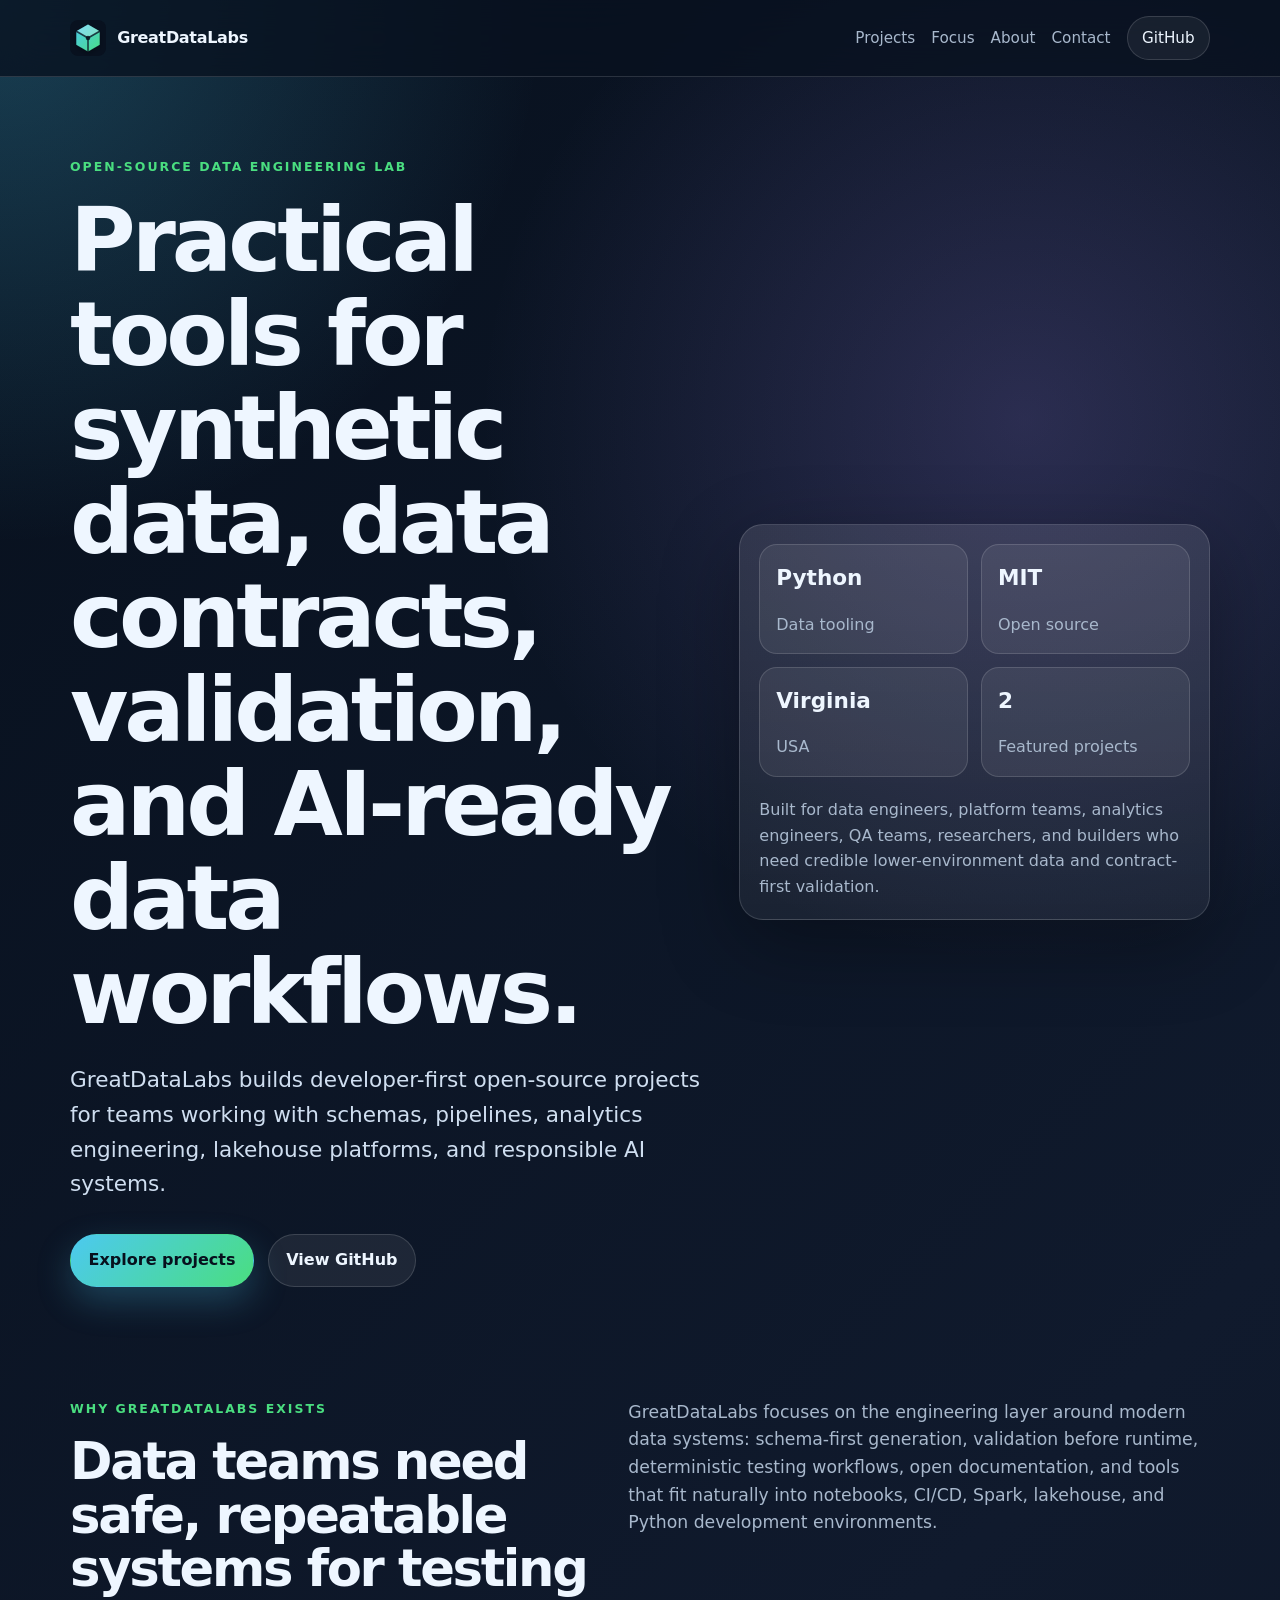
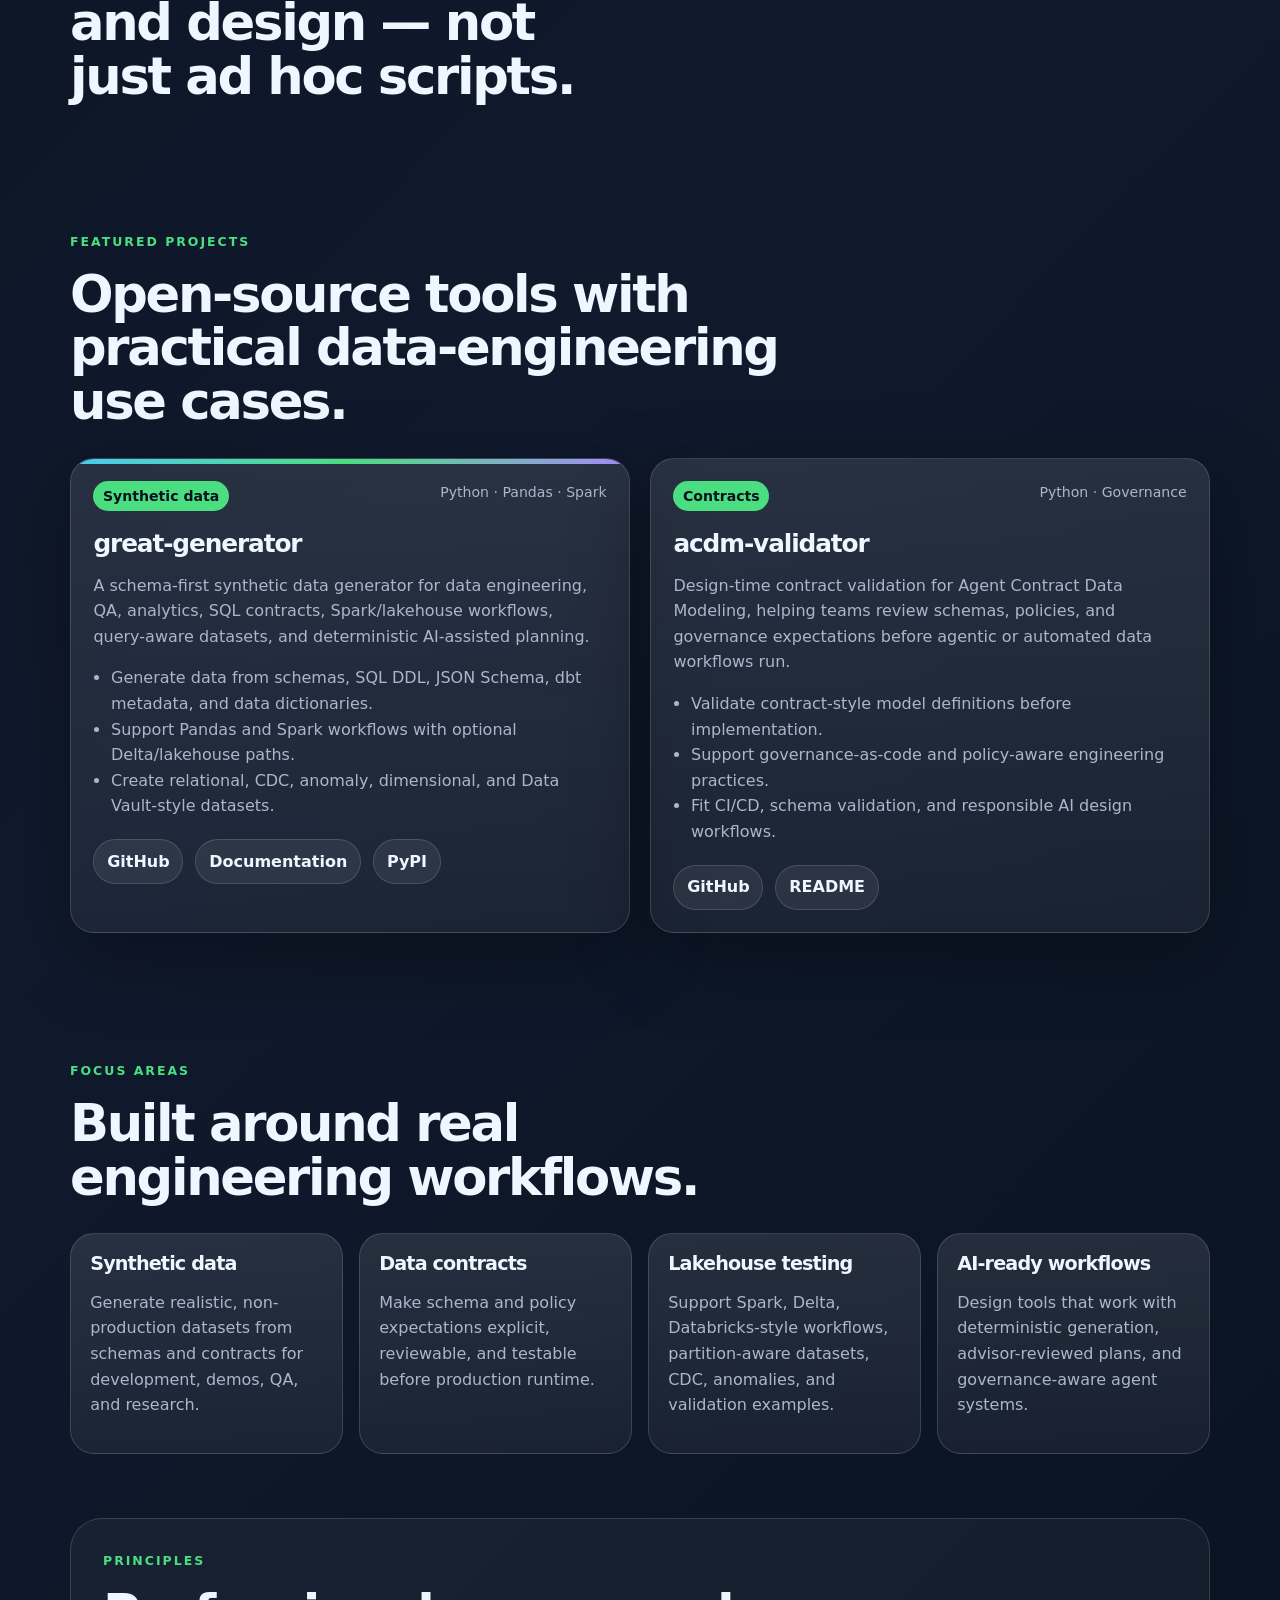
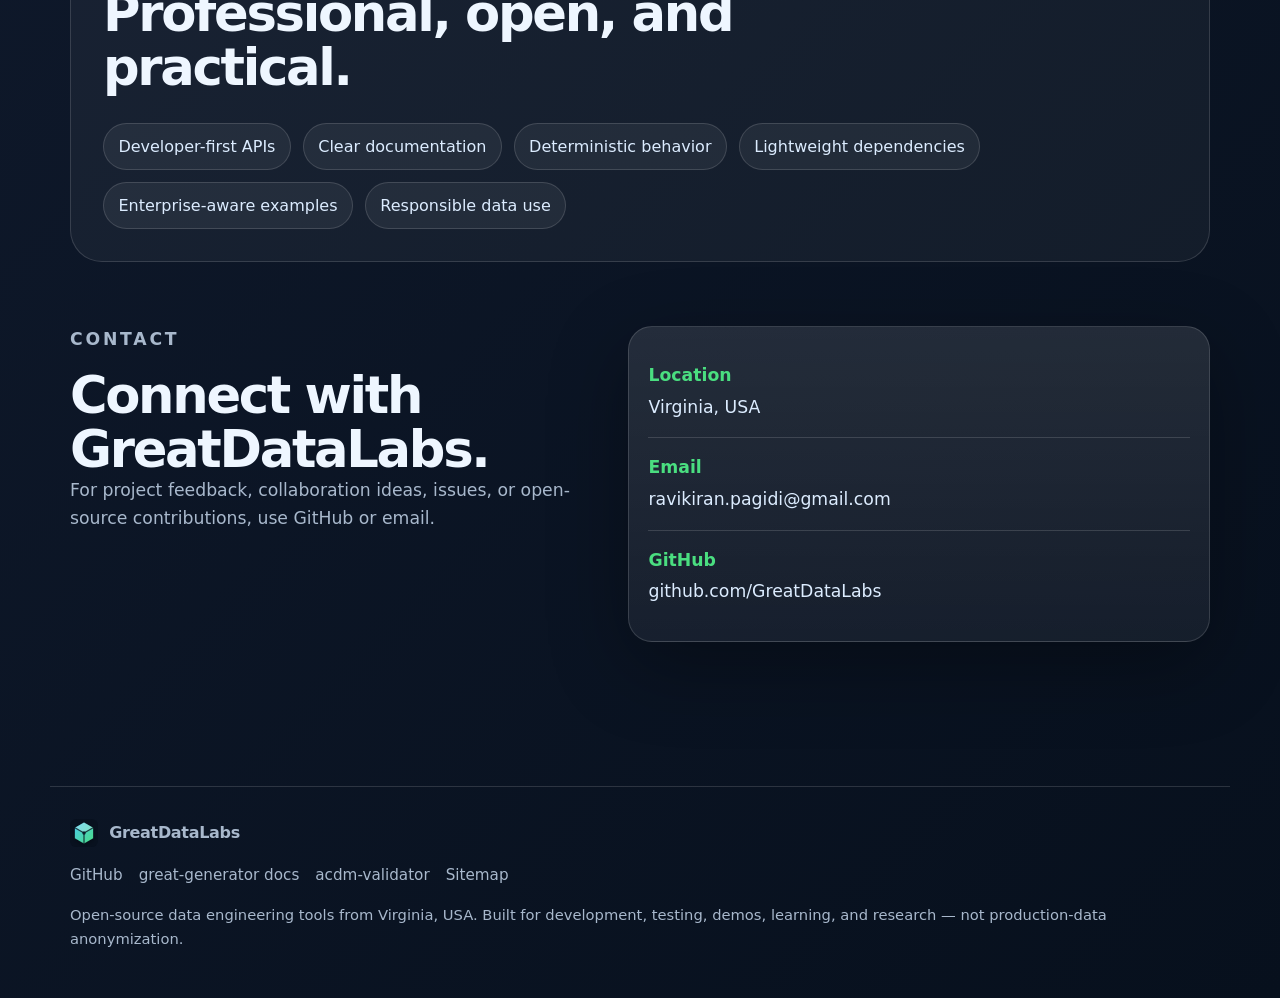
==== index.html @ 3299ce9e "Launch GreatDataLabs organization site" ====
<!doctype html>
<html lang="en">
<head>
  <meta charset="utf-8" />
  <meta name="viewport" content="width=device-width, initial-scale=1" />
  <title>GreatDataLabs | Open-source data engineering tools</title>
  <meta name="description" content="GreatDataLabs is an open-source organization building practical data engineering tools for synthetic data generation, contract validation, analytics engineering, lakehouse testing, and AI-ready workflows." />
  <meta name="keywords" content="GreatDataLabs, great-generator, acdm-validator, synthetic data, data engineering, data contracts, contract validation, analytics engineering, lakehouse, Spark, Python, open source" />
  <meta name="author" content="GreatDataLabs" />
  <link rel="canonical" href="https://greatdatalabs.github.io/" />
  <meta property="og:title" content="GreatDataLabs | Open-source data engineering tools" />
  <meta property="og:description" content="Open-source tools for synthetic data generation, data contracts, validation, analytics engineering, lakehouse testing, and AI-ready workflows." />
  <meta property="og:type" content="website" />
  <meta property="og:url" content="https://greatdatalabs.github.io/" />
  <meta property="og:site_name" content="GreatDataLabs" />
  <meta property="og:image" content="https://greatdatalabs.github.io/assets/social-card.svg" />
  <meta name="twitter:card" content="summary_large_image" />
  <meta name="twitter:title" content="GreatDataLabs | Open-source data engineering tools" />
  <meta name="twitter:description" content="Practical open-source projects for synthetic data, data contracts, validation, analytics engineering, and AI-ready data workflows." />
  <meta name="twitter:image" content="https://greatdatalabs.github.io/assets/social-card.svg" />
  <link rel="icon" href="assets/logo.svg" type="image/svg+xml" />
  <link rel="stylesheet" href="assets/styles.css" />
  <script type="application/ld+json">
  {
    "@context": "https://schema.org",
    "@graph": [
      {
        "@type": "Organization",
        "name": "GreatDataLabs",
        "url": "https://greatdatalabs.github.io/",
        "logo": "https://greatdatalabs.github.io/assets/logo.svg",
        "address": {
          "@type": "PostalAddress",
          "addressRegion": "Virginia",
          "addressCountry": "US"
        },
        "email": "ravikiran.pagidi@gmail.com",
        "sameAs": [
          "https://github.com/GreatDataLabs"
        ]
      },
      {
        "@type": "SoftwareSourceCode",
        "name": "great-generator",
        "codeRepository": "https://github.com/GreatDataLabs/great-generator",
        "programmingLanguage": "Python",
        "license": "https://opensource.org/licenses/MIT",
        "description": "Schema-first synthetic data generation for data engineering, testing, analytics, Spark, lakehouse, and deterministic AI-assisted workflows."
      },
      {
        "@type": "SoftwareSourceCode",
        "name": "acdm-validator",
        "codeRepository": "https://github.com/GreatDataLabs/acdm-validator",
        "programmingLanguage": "Python",
        "license": "https://opensource.org/licenses/MIT",
        "description": "Design-time contract validation for Agent Contract Data Modeling and governance-as-code workflows."
      }
    ]
  }
  </script>
</head>
<body>
  <a class="skip-link" href="#main">Skip to content</a>
  <header class="site-header">
    <nav class="nav" aria-label="Main navigation">
      <a class="brand" href="#top" aria-label="GreatDataLabs home">
        <img src="assets/logo.svg" alt="" width="36" height="36" />
        <span>GreatDataLabs</span>
      </a>
      <div class="nav-links">
        <a href="#projects">Projects</a>
        <a href="#focus">Focus</a>
        <a href="#about">About</a>
        <a href="#contact">Contact</a>
        <a class="nav-pill" href="https://github.com/GreatDataLabs">GitHub</a>
      </div>
    </nav>
  </header>

  <main id="main">
    <section class="hero" id="top">
      <div class="hero-copy">
        <p class="eyebrow">Open-source data engineering lab</p>
        <h1>Practical tools for synthetic data, data contracts, validation, and AI-ready data workflows.</h1>
        <p class="lede">GreatDataLabs builds developer-first open-source projects for teams working with schemas, pipelines, analytics engineering, lakehouse platforms, and responsible AI systems.</p>
        <div class="hero-actions">
          <a class="button primary" href="#projects">Explore projects</a>
          <a class="button secondary" href="https://github.com/GreatDataLabs">View GitHub</a>
        </div>
      </div>
      <aside class="hero-card" aria-label="GreatDataLabs summary">
        <div class="metric-grid">
          <div><strong>Python</strong><span>Data tooling</span></div>
          <div><strong>MIT</strong><span>Open source</span></div>
          <div><strong>Virginia</strong><span>USA</span></div>
          <div><strong>2</strong><span>Featured projects</span></div>
        </div>
        <p>Built for data engineers, platform teams, analytics engineers, QA teams, researchers, and builders who need credible lower-environment data and contract-first validation.</p>
      </aside>
    </section>

    <section class="section intro" id="about">
      <div>
        <p class="eyebrow">Why GreatDataLabs exists</p>
        <h2>Data teams need safe, repeatable systems for testing and design — not just ad hoc scripts.</h2>
      </div>
      <p>GreatDataLabs focuses on the engineering layer around modern data systems: schema-first generation, validation before runtime, deterministic testing workflows, open documentation, and tools that fit naturally into notebooks, CI/CD, Spark, lakehouse, and Python development environments.</p>
    </section>

    <section class="section" id="projects">
      <div class="section-heading">
        <p class="eyebrow">Featured projects</p>
        <h2>Open-source tools with practical data-engineering use cases.</h2>
      </div>
      <div class="project-grid">
        <article class="project-card featured">
          <div class="project-topline">
            <span class="project-badge">Synthetic data</span>
            <span>Python · Pandas · Spark</span>
          </div>
          <h3>great-generator</h3>
          <p>A schema-first synthetic data generator for data engineering, QA, analytics, SQL contracts, Spark/lakehouse workflows, query-aware datasets, and deterministic AI-assisted planning.</p>
          <ul>
            <li>Generate data from schemas, SQL DDL, JSON Schema, dbt metadata, and data dictionaries.</li>
            <li>Support Pandas and Spark workflows with optional Delta/lakehouse paths.</li>
            <li>Create relational, CDC, anomaly, dimensional, and Data Vault-style datasets.</li>
          </ul>
          <div class="project-links">
            <a href="https://github.com/GreatDataLabs/great-generator">GitHub</a>
            <a href="https://greatdatalabs.github.io/great-generator/">Documentation</a>
            <a href="https://pypi.org/project/great-generator/">PyPI</a>
          </div>
        </article>

        <article class="project-card">
          <div class="project-topline">
            <span class="project-badge">Contracts</span>
            <span>Python · Governance</span>
          </div>
          <h3>acdm-validator</h3>
          <p>Design-time contract validation for Agent Contract Data Modeling, helping teams review schemas, policies, and governance expectations before agentic or automated data workflows run.</p>
          <ul>
            <li>Validate contract-style model definitions before implementation.</li>
            <li>Support governance-as-code and policy-aware engineering practices.</li>
            <li>Fit CI/CD, schema validation, and responsible AI design workflows.</li>
          </ul>
          <div class="project-links">
            <a href="https://github.com/GreatDataLabs/acdm-validator">GitHub</a>
            <a href="https://github.com/GreatDataLabs/acdm-validator#readme">README</a>
          </div>
        </article>
      </div>
    </section>

    <section class="section" id="focus">
      <div class="section-heading">
        <p class="eyebrow">Focus areas</p>
        <h2>Built around real engineering workflows.</h2>
      </div>
      <div class="focus-grid">
        <div class="focus-card"><h3>Synthetic data</h3><p>Generate realistic, non-production datasets from schemas and contracts for development, demos, QA, and research.</p></div>
        <div class="focus-card"><h3>Data contracts</h3><p>Make schema and policy expectations explicit, reviewable, and testable before production runtime.</p></div>
        <div class="focus-card"><h3>Lakehouse testing</h3><p>Support Spark, Delta, Databricks-style workflows, partition-aware datasets, CDC, anomalies, and validation examples.</p></div>
        <div class="focus-card"><h3>AI-ready workflows</h3><p>Design tools that work with deterministic generation, advisor-reviewed plans, and governance-aware agent systems.</p></div>
      </div>
    </section>

    <section class="section principles">
      <div class="section-heading">
        <p class="eyebrow">Principles</p>
        <h2>Professional, open, and practical.</h2>
      </div>
      <div class="principle-list">
        <span>Developer-first APIs</span>
        <span>Clear documentation</span>
        <span>Deterministic behavior</span>
        <span>Lightweight dependencies</span>
        <span>Enterprise-aware examples</span>
        <span>Responsible data use</span>
      </div>
    </section>

    <section class="section contact" id="contact">
      <div>
        <p class="eyebrow">Contact</p>
        <h2>Connect with GreatDataLabs.</h2>
        <p>For project feedback, collaboration ideas, issues, or open-source contributions, use GitHub or email.</p>
      </div>
      <div class="contact-card">
        <p><strong>Location</strong><span>Virginia, USA</span></p>
        <p><strong>Email</strong><a href="mailto:ravikiran.pagidi@gmail.com">ravikiran.pagidi@gmail.com</a></p>
        <p><strong>GitHub</strong><a href="https://github.com/GreatDataLabs">github.com/GreatDataLabs</a></p>
      </div>
    </section>
  </main>

  <footer class="site-footer">
    <div class="footer-brand">
      <img src="assets/logo.svg" alt="" width="28" height="28" />
      <span>GreatDataLabs</span>
    </div>
    <div class="footer-links">
      <a href="https://github.com/GreatDataLabs">GitHub</a>
      <a href="https://greatdatalabs.github.io/great-generator/">great-generator docs</a>
      <a href="https://github.com/GreatDataLabs/acdm-validator">acdm-validator</a>
      <a href="sitemap.xml">Sitemap</a>
    </div>
    <p class="small">Open-source data engineering tools from Virginia, USA. Built for development, testing, demos, learning, and research — not production-data anonymization.</p>
  </footer>
</body>
</html>
---- assets/styles.css ----
:root {
  --bg: #08111f;
  --bg-soft: #0e1a2c;
  --panel: rgba(255, 255, 255, 0.075);
  --panel-strong: rgba(255, 255, 255, 0.12);
  --text: #eef6ff;
  --muted: #a8b8cc;
  --line: rgba(255, 255, 255, 0.14);
  --brand: #4cc9f0;
  --brand-2: #4ade80;
  --brand-3: #a78bfa;
  --shadow: 0 24px 80px rgba(0, 0, 0, 0.32);
  --radius: 24px;
}

* { box-sizing: border-box; }
html { scroll-behavior: smooth; }
body {
  margin: 0;
  font-family: Inter, ui-sans-serif, system-ui, -apple-system, BlinkMacSystemFont, "Segoe UI", sans-serif;
  color: var(--text);
  background:
    radial-gradient(circle at top left, rgba(76, 201, 240, 0.26), transparent 34rem),
    radial-gradient(circle at 80% 10%, rgba(167, 139, 250, 0.2), transparent 34rem),
    linear-gradient(135deg, #07101d 0%, #101a2d 46%, #07101d 100%);
  line-height: 1.6;
}

a { color: inherit; text-decoration: none; }
a:hover { color: var(--brand); }

.skip-link {
  position: absolute;
  left: 1rem;
  top: -4rem;
  padding: .75rem 1rem;
  background: white;
  color: #07101d;
  border-radius: .75rem;
  z-index: 20;
}
.skip-link:focus { top: 1rem; }

.site-header {
  position: sticky;
  top: 0;
  z-index: 10;
  backdrop-filter: blur(18px);
  background: rgba(8, 17, 31, 0.78);
  border-bottom: 1px solid var(--line);
}
.nav {
  max-width: 1180px;
  margin: 0 auto;
  display: flex;
  align-items: center;
  justify-content: space-between;
  padding: 1rem 1.25rem;
  gap: 1rem;
}
.brand, .footer-brand {
  display: inline-flex;
  align-items: center;
  gap: .7rem;
  font-weight: 800;
  letter-spacing: -.02em;
}
.nav-links, .footer-links {
  display: flex;
  align-items: center;
  gap: 1rem;
  flex-wrap: wrap;
  color: var(--muted);
  font-size: .95rem;
}
.nav-pill {
  border: 1px solid var(--line);
  border-radius: 999px;
  padding: .55rem .9rem;
  color: var(--text);
  background: rgba(255, 255, 255, 0.06);
}

main { max-width: 1180px; margin: 0 auto; padding: 0 1.25rem 5rem; }
.hero {
  min-height: 78vh;
  display: grid;
  grid-template-columns: minmax(0, 1.15fr) minmax(320px, .85fr);
  align-items: center;
  gap: 2rem;
  padding: 5rem 0 3rem;
}
.eyebrow {
  color: var(--brand-2);
  text-transform: uppercase;
  letter-spacing: .16em;
  font-weight: 800;
  font-size: .78rem;
  margin: 0 0 1rem;
}
h1, h2, h3 { line-height: 1.05; letter-spacing: -.045em; margin: 0; }
h1 { font-size: clamp(3rem, 7vw, 6.8rem); max-width: 900px; }
h2 { font-size: clamp(2rem, 4vw, 3.5rem); }
h3 { font-size: 1.55rem; }
.lede {
  max-width: 760px;
  color: #cfdef0;
  font-size: clamp(1.1rem, 2vw, 1.35rem);
  margin: 1.5rem 0 0;
}
.hero-actions { display: flex; gap: .85rem; flex-wrap: wrap; margin-top: 2rem; }
.button {
  display: inline-flex;
  align-items: center;
  justify-content: center;
  min-height: 48px;
  padding: .8rem 1.1rem;
  border-radius: 999px;
  font-weight: 800;
  border: 1px solid var(--line);
}
.button.primary {
  color: #07101d;
  background: linear-gradient(135deg, var(--brand), var(--brand-2));
  border-color: transparent;
  box-shadow: 0 14px 35px rgba(76, 201, 240, .25);
}
.button.secondary { background: rgba(255,255,255,.07); }
.hero-card, .project-card, .focus-card, .contact-card {
  background: linear-gradient(180deg, rgba(255,255,255,.105), rgba(255,255,255,.055));
  border: 1px solid var(--line);
  border-radius: var(--radius);
  box-shadow: var(--shadow);
}
.hero-card { padding: 1.2rem; }
.hero-card p { color: var(--muted); margin: 1.25rem 0 0; }
.metric-grid {
  display: grid;
  grid-template-columns: repeat(2, 1fr);
  gap: .8rem;
}
.metric-grid div {
  min-height: 110px;
  padding: 1rem;
  background: rgba(255,255,255,.07);
  border: 1px solid var(--line);
  border-radius: 18px;
  display: flex;
  flex-direction: column;
  justify-content: space-between;
}
.metric-grid strong { font-size: 1.35rem; }
.metric-grid span { color: var(--muted); }
.section { padding: 4rem 0; }
.intro, .contact {
  display: grid;
  grid-template-columns: .95fr 1.05fr;
  gap: 2rem;
  align-items: start;
}
.intro > p, .contact > div > p { color: var(--muted); font-size: 1.08rem; margin-top: 0; }
.section-heading { max-width: 780px; margin-bottom: 1.8rem; }
.project-grid { display: grid; grid-template-columns: repeat(2, minmax(0, 1fr)); gap: 1.25rem; }
.project-card { padding: 1.4rem; position: relative; overflow: hidden; }
.project-card.featured::before {
  content: "";
  position: absolute;
  inset: 0 0 auto 0;
  height: 5px;
  background: linear-gradient(90deg, var(--brand), var(--brand-2), var(--brand-3));
}
.project-topline {
  display: flex;
  justify-content: space-between;
  gap: 1rem;
  color: var(--muted);
  font-size: .88rem;
  margin-bottom: 1.2rem;
}
.project-badge {
  color: #07101d;
  background: var(--brand-2);
  padding: .25rem .6rem;
  border-radius: 999px;
  font-weight: 900;
}
.project-card p, .project-card li, .focus-card p { color: var(--muted); }
.project-card ul { padding-left: 1.1rem; margin: 1rem 0 1.25rem; }
.project-links { display: flex; gap: .75rem; flex-wrap: wrap; }
.project-links a {
  border: 1px solid var(--line);
  background: rgba(255,255,255,.07);
  border-radius: 999px;
  padding: .55rem .8rem;
  font-weight: 800;
}
.focus-grid { display: grid; grid-template-columns: repeat(4, minmax(0, 1fr)); gap: 1rem; }
.focus-card { padding: 1.2rem; box-shadow: none; }
.focus-card h3 { font-size: 1.2rem; }
.principles {
  background: rgba(255,255,255,.045);
  border: 1px solid var(--line);
  border-radius: calc(var(--radius) + 8px);
  padding: 2rem;
}
.principle-list { display: flex; flex-wrap: wrap; gap: .75rem; }
.principle-list span {
  border: 1px solid var(--line);
  border-radius: 999px;
  padding: .6rem .9rem;
  color: #dcecff;
  background: rgba(255,255,255,.06);
}
.contact-card { padding: 1.2rem; }
.contact-card p { margin: 0; padding: 1rem 0; border-bottom: 1px solid var(--line); display: grid; gap: .25rem; }
.contact-card p:last-child { border-bottom: 0; }
.contact-card strong { color: var(--brand-2); }
.contact-card span, .contact-card a { color: #dcecff; }
.site-footer {
  border-top: 1px solid var(--line);
  padding: 2rem 1.25rem 3rem;
  max-width: 1180px;
  margin: 0 auto;
  color: var(--muted);
}
.site-footer { display: grid; gap: 1rem; }
.small { font-size: .92rem; margin: 0; }

@media (max-width: 920px) {
  .hero, .intro, .contact { grid-template-columns: 1fr; }
  .project-grid, .focus-grid { grid-template-columns: 1fr; }
  .nav { align-items: flex-start; flex-direction: column; }
  .nav-links { gap: .75rem; }
}

@media (max-width: 560px) {
  main { padding-inline: 1rem; }
  .hero { padding-top: 3rem; }
  .metric-grid { grid-template-columns: 1fr; }
  .project-topline { flex-direction: column; }
}
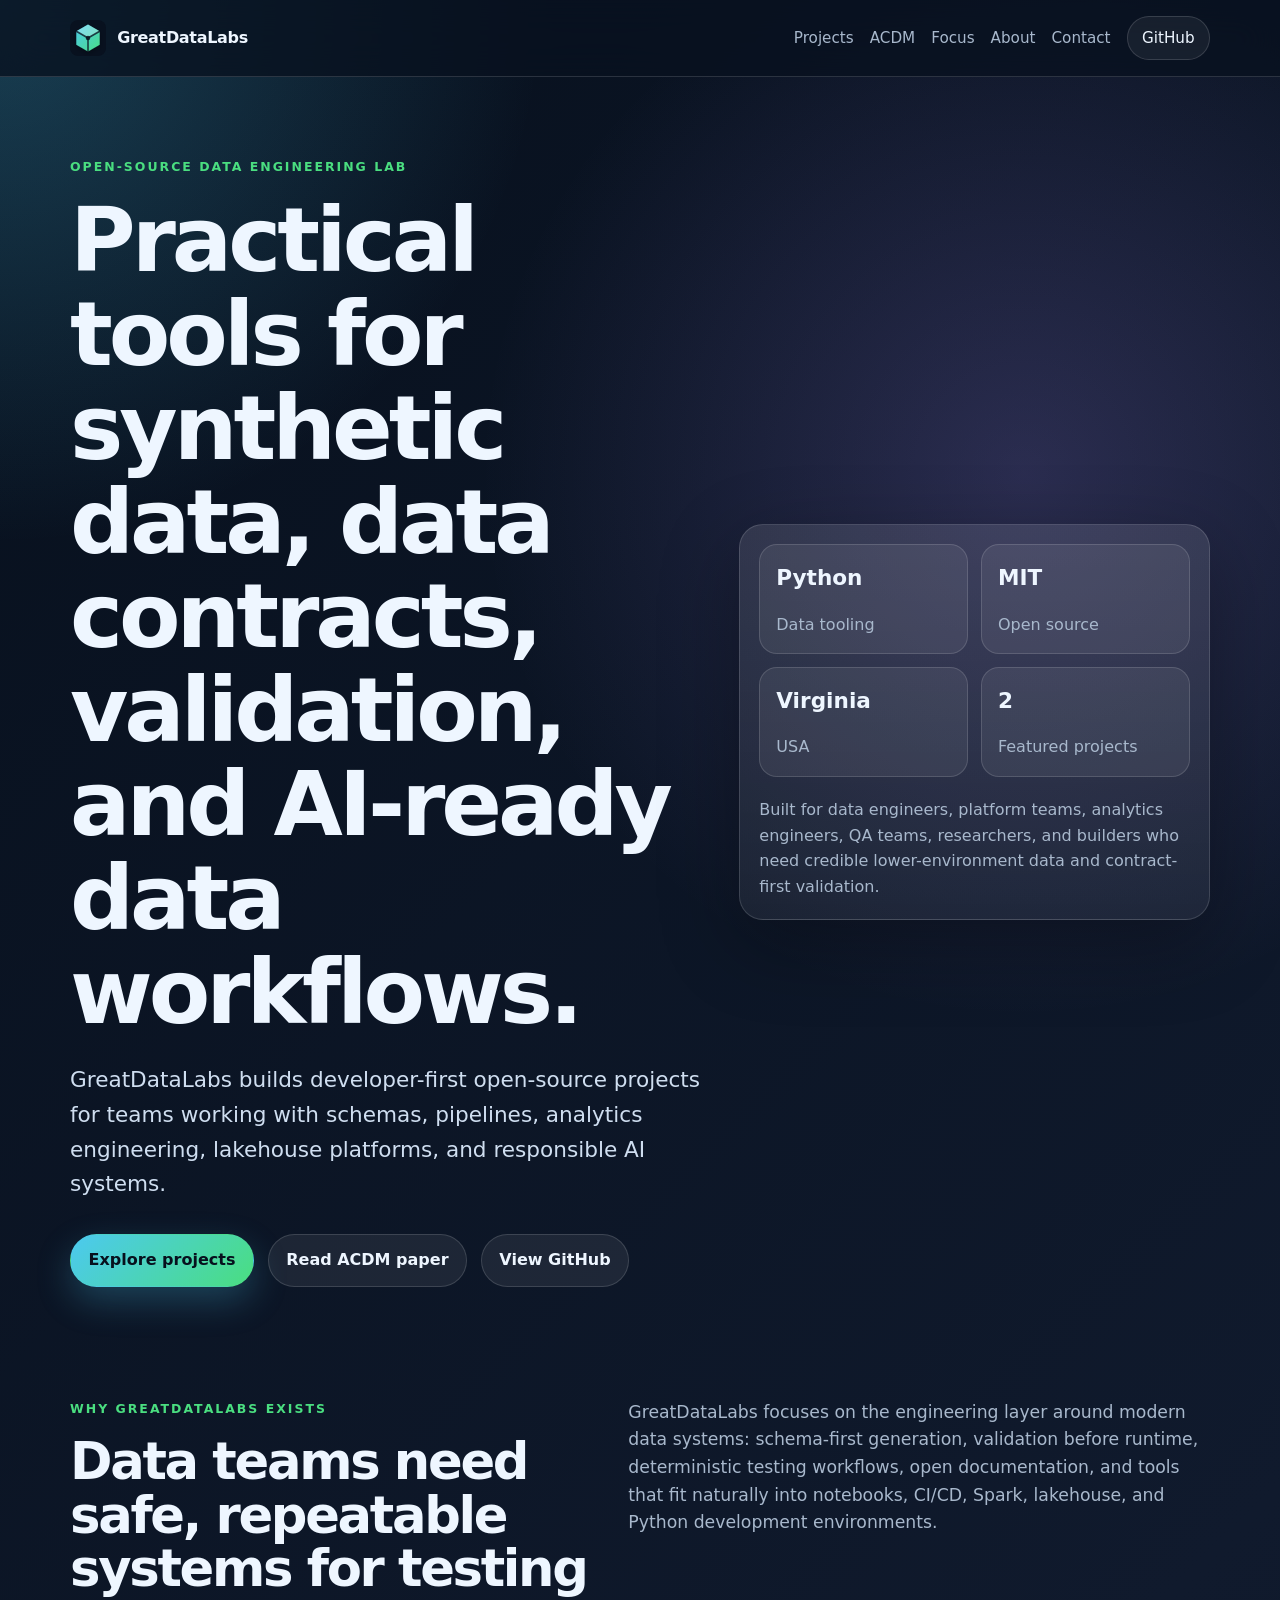
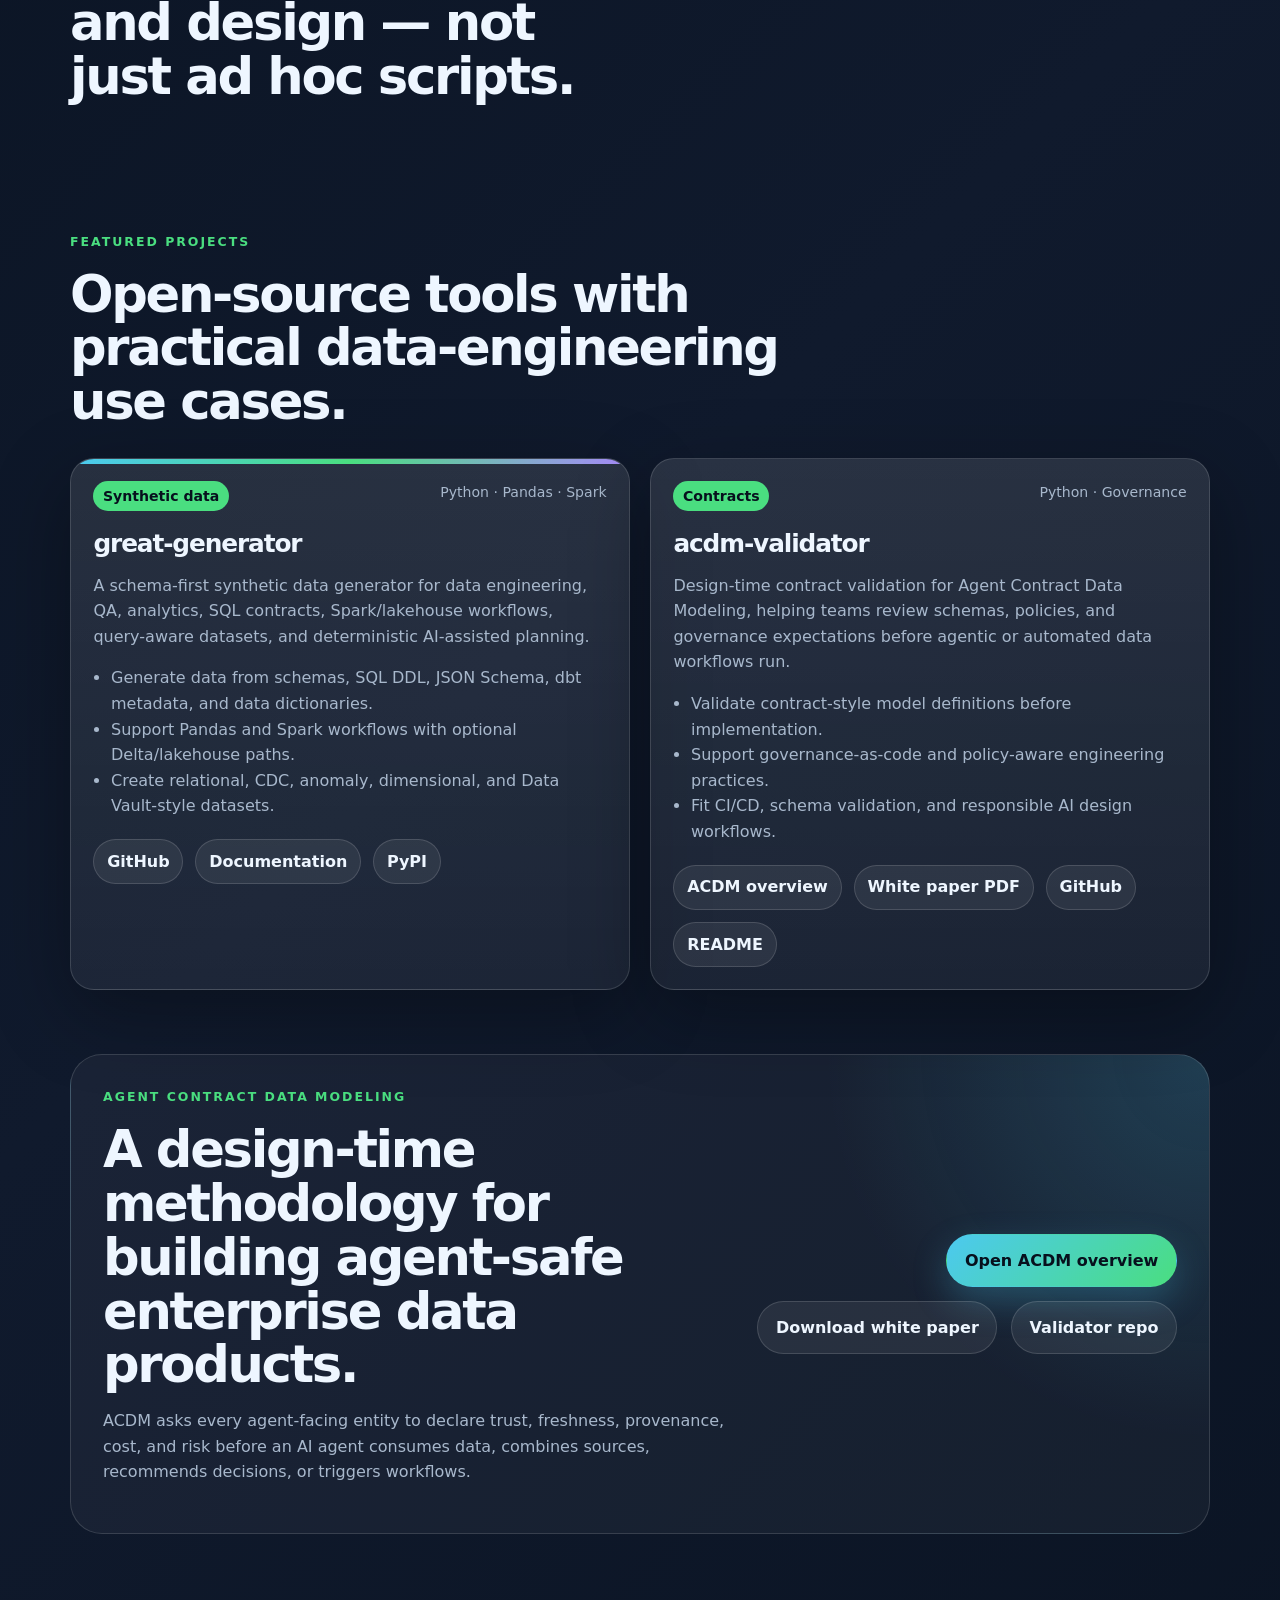
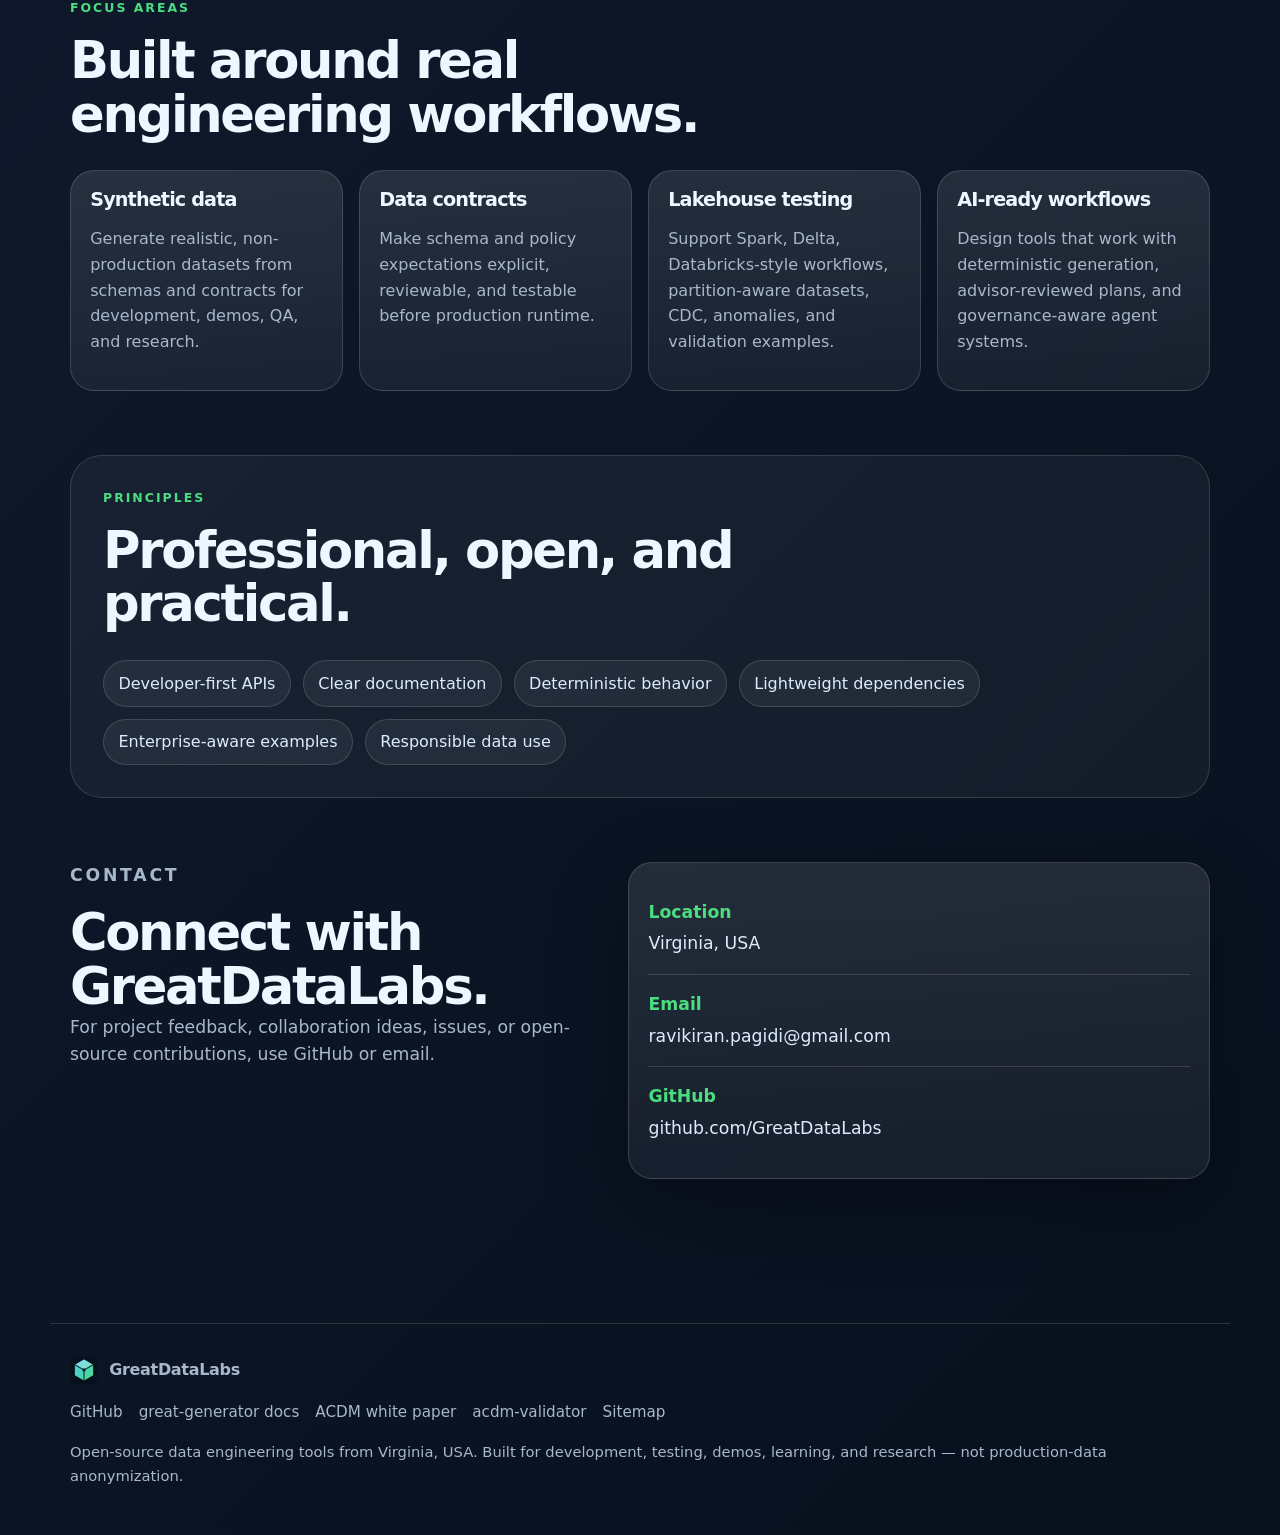
==== commit f02749dc: "Add ACDM white paper landing page" ====
--- a/index.html
+++ b/index.html
@@ -4,19 +4,19 @@
   <meta charset="utf-8" />
   <meta name="viewport" content="width=device-width, initial-scale=1" />
   <title>GreatDataLabs | Open-source data engineering tools</title>
-  <meta name="description" content="GreatDataLabs is an open-source organization building practical data engineering tools for synthetic data generation, contract validation, analytics engineering, lakehouse testing, and AI-ready workflows." />
-  <meta name="keywords" content="GreatDataLabs, great-generator, acdm-validator, synthetic data, data engineering, data contracts, contract validation, analytics engineering, lakehouse, Spark, Python, open source" />
+  <meta name="description" content="GreatDataLabs is an open-source organization building practical data engineering tools for synthetic data generation, Agent Contract Data Modeling, contract validation, analytics engineering, lakehouse testing, and AI-ready workflows." />
+  <meta name="keywords" content="GreatDataLabs, great-generator, acdm-validator, Agent Contract Data Modeling, ACDM, synthetic data, data engineering, data contracts, contract validation, analytics engineering, lakehouse, Spark, Python, open source" />
   <meta name="author" content="GreatDataLabs" />
   <link rel="canonical" href="https://greatdatalabs.github.io/" />
   <meta property="og:title" content="GreatDataLabs | Open-source data engineering tools" />
-  <meta property="og:description" content="Open-source tools for synthetic data generation, data contracts, validation, analytics engineering, lakehouse testing, and AI-ready workflows." />
+  <meta property="og:description" content="Open-source tools for synthetic data generation, Agent Contract Data Modeling, data contracts, validation, analytics engineering, lakehouse testing, and AI-ready workflows." />
   <meta property="og:type" content="website" />
   <meta property="og:url" content="https://greatdatalabs.github.io/" />
   <meta property="og:site_name" content="GreatDataLabs" />
   <meta property="og:image" content="https://greatdatalabs.github.io/assets/social-card.svg" />
   <meta name="twitter:card" content="summary_large_image" />
   <meta name="twitter:title" content="GreatDataLabs | Open-source data engineering tools" />
-  <meta name="twitter:description" content="Practical open-source projects for synthetic data, data contracts, validation, analytics engineering, and AI-ready data workflows." />
+  <meta name="twitter:description" content="Practical open-source projects for synthetic data, Agent Contract Data Modeling, data contracts, validation, analytics engineering, and AI-ready data workflows." />
   <meta name="twitter:image" content="https://greatdatalabs.github.io/assets/social-card.svg" />
   <link rel="icon" href="assets/logo.svg" type="image/svg+xml" />
   <link rel="stylesheet" href="assets/styles.css" />
@@ -69,6 +69,7 @@
       </a>
       <div class="nav-links">
         <a href="#projects">Projects</a>
+        <a href="#acdm">ACDM</a>
         <a href="#focus">Focus</a>
         <a href="#about">About</a>
         <a href="#contact">Contact</a>
@@ -85,6 +86,7 @@
         <p class="lede">GreatDataLabs builds developer-first open-source projects for teams working with schemas, pipelines, analytics engineering, lakehouse platforms, and responsible AI systems.</p>
         <div class="hero-actions">
           <a class="button primary" href="#projects">Explore projects</a>
+          <a class="button secondary" href="acdm/">Read ACDM paper</a>
           <a class="button secondary" href="https://github.com/GreatDataLabs">View GitHub</a>
         </div>
       </div>
@@ -145,10 +147,25 @@
             <li>Fit CI/CD, schema validation, and responsible AI design workflows.</li>
           </ul>
           <div class="project-links">
+            <a href="acdm/">ACDM overview</a>
+            <a href="assets/acdm/acdm-white-paper-final.pdf">White paper PDF</a>
             <a href="https://github.com/GreatDataLabs/acdm-validator">GitHub</a>
             <a href="https://github.com/GreatDataLabs/acdm-validator#readme">README</a>
           </div>
         </article>
+      </div>
+    </section>
+
+    <section class="section acdm-callout" id="acdm">
+      <div class="acdm-copy">
+        <p class="eyebrow">Agent Contract Data Modeling</p>
+        <h2>A design-time methodology for building agent-safe enterprise data products.</h2>
+        <p>ACDM asks every agent-facing entity to declare trust, freshness, provenance, cost, and risk before an AI agent consumes data, combines sources, recommends decisions, or triggers workflows.</p>
+      </div>
+      <div class="acdm-actions">
+        <a class="button primary" href="acdm/">Open ACDM overview</a>
+        <a class="button secondary" href="assets/acdm/acdm-white-paper-final.pdf">Download white paper</a>
+        <a class="button secondary" href="https://github.com/GreatDataLabs/acdm-validator">Validator repo</a>
       </div>
     </section>
 
@@ -202,6 +219,7 @@
     <div class="footer-links">
       <a href="https://github.com/GreatDataLabs">GitHub</a>
       <a href="https://greatdatalabs.github.io/great-generator/">great-generator docs</a>
+      <a href="acdm/">ACDM white paper</a>
       <a href="https://github.com/GreatDataLabs/acdm-validator">acdm-validator</a>
       <a href="sitemap.xml">Sitemap</a>
     </div>
--- a/assets/styles.css
+++ b/assets/styles.css
@@ -197,6 +197,43 @@
 .focus-grid { display: grid; grid-template-columns: repeat(4, minmax(0, 1fr)); gap: 1rem; }
 .focus-card { padding: 1.2rem; box-shadow: none; }
 .focus-card h3 { font-size: 1.2rem; }
+.acdm-callout {
+  display: grid;
+  grid-template-columns: 1.2fr .8fr;
+  gap: 1.5rem;
+  align-items: center;
+  background:
+    radial-gradient(circle at top right, rgba(76, 201, 240, .18), transparent 24rem),
+    rgba(255,255,255,.045);
+  border: 1px solid var(--line);
+  border-radius: calc(var(--radius) + 8px);
+  padding: 2rem;
+}
+.acdm-copy p:not(.eyebrow), .paper-card p { color: var(--muted); }
+.acdm-actions { display: flex; flex-wrap: wrap; gap: .85rem; justify-content: flex-end; }
+.acdm-hero { min-height: auto; padding-top: 4rem; }
+.paper-card h2 { font-size: clamp(1.8rem, 3vw, 2.5rem); }
+.paper-facts {
+  display: grid;
+  gap: .75rem;
+  margin: 1.25rem 0 0;
+}
+.paper-facts div {
+  display: grid;
+  gap: .15rem;
+  padding: .85rem 0;
+  border-bottom: 1px solid var(--line);
+}
+.paper-facts div:last-child { border-bottom: 0; }
+.paper-facts dt {
+  color: var(--brand-2);
+  font-weight: 800;
+}
+.paper-facts dd {
+  color: #dcecff;
+  margin: 0;
+}
+.acdm-property-grid { grid-template-columns: repeat(5, minmax(0, 1fr)); }
 .principles {
   background: rgba(255,255,255,.045);
   border: 1px solid var(--line);
@@ -227,8 +264,9 @@
 .small { font-size: .92rem; margin: 0; }
 
 @media (max-width: 920px) {
-  .hero, .intro, .contact { grid-template-columns: 1fr; }
-  .project-grid, .focus-grid { grid-template-columns: 1fr; }
+  .hero, .intro, .contact, .acdm-callout { grid-template-columns: 1fr; }
+  .project-grid, .focus-grid, .acdm-property-grid { grid-template-columns: 1fr; }
+  .acdm-actions { justify-content: flex-start; }
   .nav { align-items: flex-start; flex-direction: column; }
   .nav-links { gap: .75rem; }
 }
